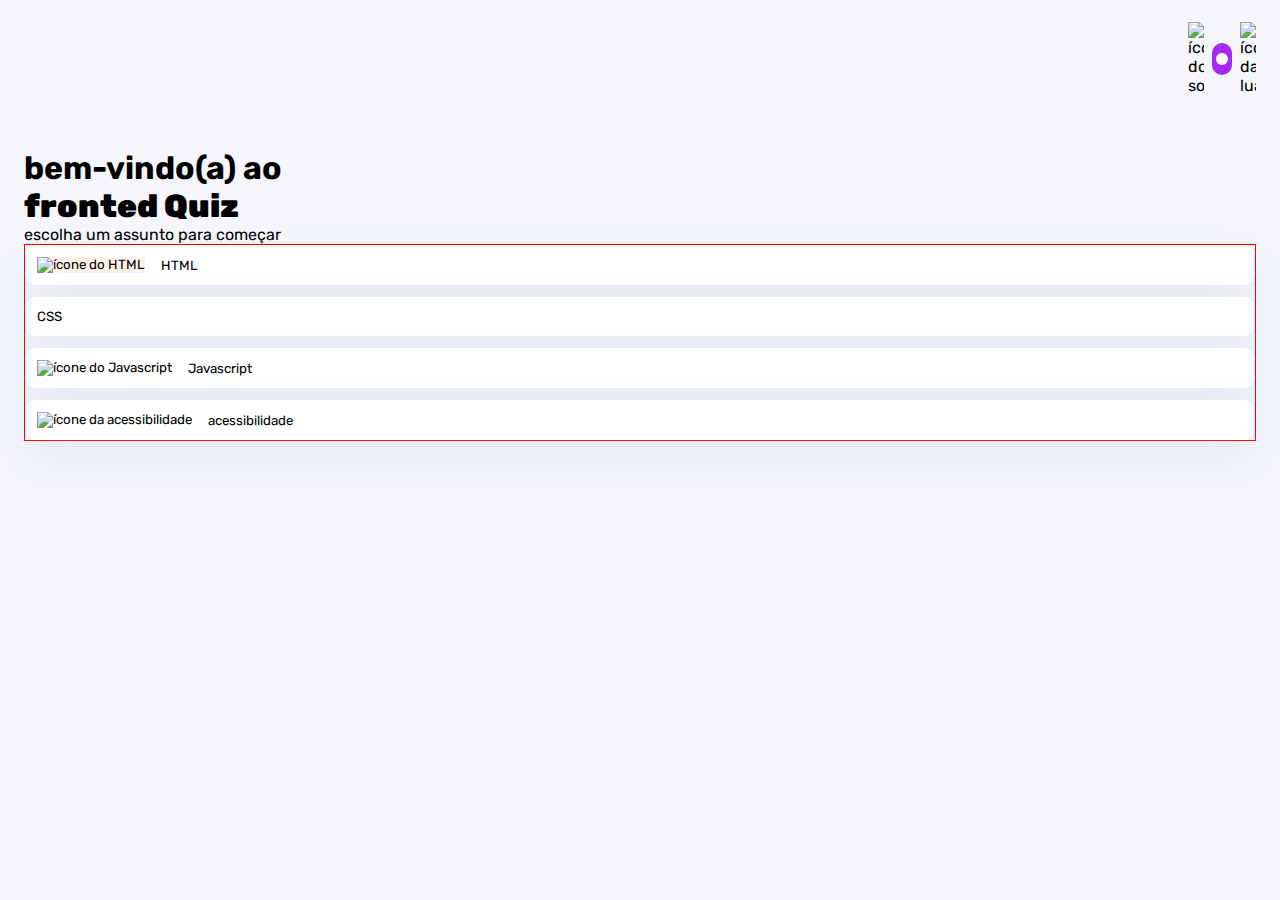
==== index.html @ 692bbe41 "primeira parte da estilizaçao dos botoes de assuntos" ====
<!DOCTYPE html>
<html lang="pt-BR">
<head>
    <meta charset="UTF-8">
    <meta name="viewport" content="width=device-width, initial-scale=1.0">
    <link rel="preconnect" href="https://fonts.googleapis.com">
<link rel="preconnect" href="https://fonts.gstatic.com" crossorigin>
<link href="https://fonts.googleapis.com/css2?family=Rubik:ital,wght@0,300..900;1,300..900&display=swap" rel="stylesheet">
    <link rel="stylesheet" href="style.css">
    <title>Quiz App</title>
</head>
<body>
    <header>
        <div class="tema">
            <img src="./assets/images/icon-sun-dark.svg" alt="ícone do sol">
            <button>
                <div></div>
            </button>
            <img src="./assets/images/icon-moon-dark.svg" alt="ícone da lua">
        </div>
    </header>

    <main>
        <section class="boas-vindas">
            <h1>
                 bem-vindo(a) ao <br>
                <strong>fronted Quiz</strong>
            </h1>

            <p>escolha um assunto para começar</p>
        </section>

        <section class="assuntos">
            <button class="botao_html">
                <div>
                    <img src="./assets/images/icon-html.svg" alt="ícone do HTML">
                </div>
                HTML
            </button>

            <button class="botao_css>
                <div>
                    <img src="./assets/images/icon-css.svg" alt="ícone do CSS">
                </div>
                CSS
            </button>

            <button class="botao_javascript">
                <div>
                    <img src="./assets/images/icon-js.svg" alt="ícone do Javascript">
                </div>
                Javascript
            </button>

            <button class="botao_acessibilidade">
                <div>
                    <img src="./assets/images/icon-accessibility.svg" alt="ícone da acessibilidade">
                </div>
                acessibilidade
            </button>
        </section>
    </main>
</body>
</html>
---- style.css ----
*{
    margin: 0;
    padding: 0;
    box-sizing: border-box;
    font-family: "Rubik", sans-serif;
    webkit-font-smoothing: antiliased;
}

:root{
    --bg-color: #f4f6fa;
    --purple: #a729f5;
    --primary-text-color: #313e51;
    --secondary-text-color: #626c7f;
    --button-bg: #fff;
    --shadow: 0px 16px 40px 0px rgba(143, 160, 193, 0.14);
    --bg-html: #fff1e9;
    --bg-css: #e0fdef;
    --bg-javascript: #ebf0ff;
    --bg-acessibilidade: #f6e7ff;
    --white: #fff;
    --bg-mobile: url(./assets/images/pattern-background-mobile-light.svg);
}

body {
    height: 100vh;
    background: var(--bg-mobile) var(--bg-color);
    background-repeat: no-repeat;
    background-size: cover;
}

header {
    padding: 14px 24px;
    display: flex;
    justify-content: flex-end;
}

.tema {
    padding: 8px 0;
    display: flex;
    align-items: center;
    gap: 8px;
}

.tema img{
    width: 16px;
}

.tema button {
    height: 32px;
    width: 20px;
    background: var(--purple);
    border: 0;
    border-radius: 999px;
    padding: 4px;
}

.tema button div {
    background: var(--white);
    width: 12px;
    height: 12px;
    border-radius: 999px;
}

main {
    padding: 32px 24px;
}

.boas_vindas{
    margin-bottom: 40px;
}

.boas_vindas h1 {
    font-size: 40px;
    font-weight: 300;
    color: var(--primary-text-color);
    margin-bottom: 16px;
}

.boas_vindas h1 strong{
    font-weight: 500;
}

.boas_vindas p {
    color: var(--secondary-text-color);
    font-size: 4px;
    line-height: 150%;
    font-style: italic;
}

.assuntos {
    border: 1px solid red;

    display: flex;
    flex-direction: column;
    gap: 12px;
}

.assuntos button {
    border: none;
    background: var(--button-bg);
    display: flex;
    align-items: center;
    gap: 16px;
    padding: 12px;
    border-radius: 12px;
    box-shadow: var(--shadow);
}

.botao_html div{
    background: var(--bg-html);
}

.botao_css div {
    background: var(--bg-css);
}

botao_javascript div {
    background: var(--bg-javascript);
}

botao_acessibilidade div{
    background: var(--bg-acessibilidade);
}
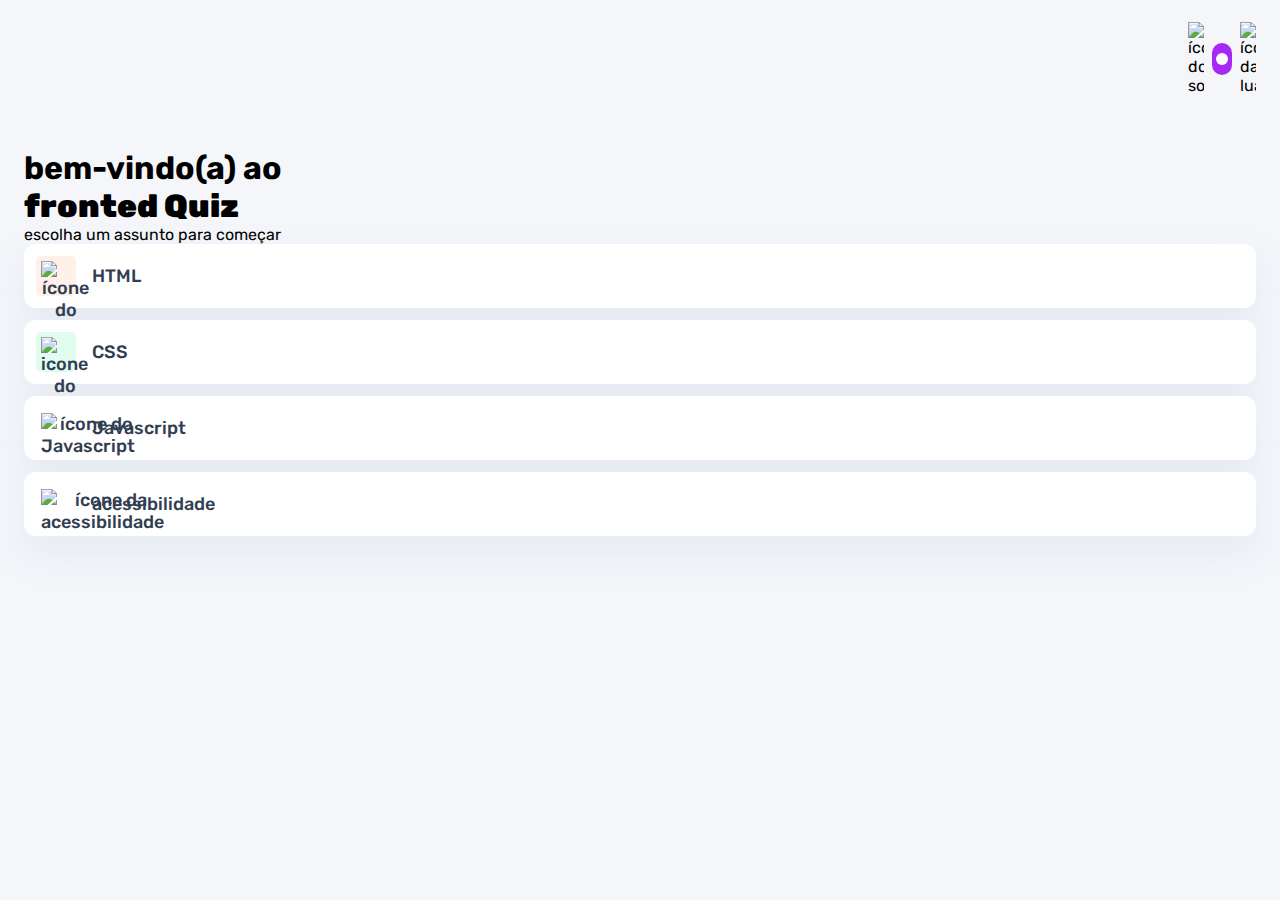
==== commit cea635d3: "versao mobile finalizada" ====
--- a/index.html
+++ b/index.html
@@ -38,9 +38,9 @@
                 HTML
             </button>
 
-            <button class="botao_css>
+            <button class="botao_css">
                 <div>
-                    <img src="./assets/images/icon-css.svg" alt="ícone do CSS">
+                    <img src="./assets/images/icon-css.svg" alt="icone do css">
                 </div>
                 CSS
             </button>
--- a/style.css
+++ b/style.css
@@ -88,8 +88,6 @@
 }
 
 .assuntos {
-    border: 1px solid red;
-
     display: flex;
     flex-direction: column;
     gap: 12px;
@@ -104,6 +102,20 @@
     padding: 12px;
     border-radius: 12px;
     box-shadow: var(--shadow);
+    font-size: 18px;
+    font-weight: 500;
+    color: var(--primary-text-color)
+}
+
+.assuntos button div {
+    width: 40px;
+    height: 40px;
+    padding: 5px;
+    border-radius: 5px;
+}
+
+.assuntos button img {
+    width: 100%;
 }
 
 .botao_html div{
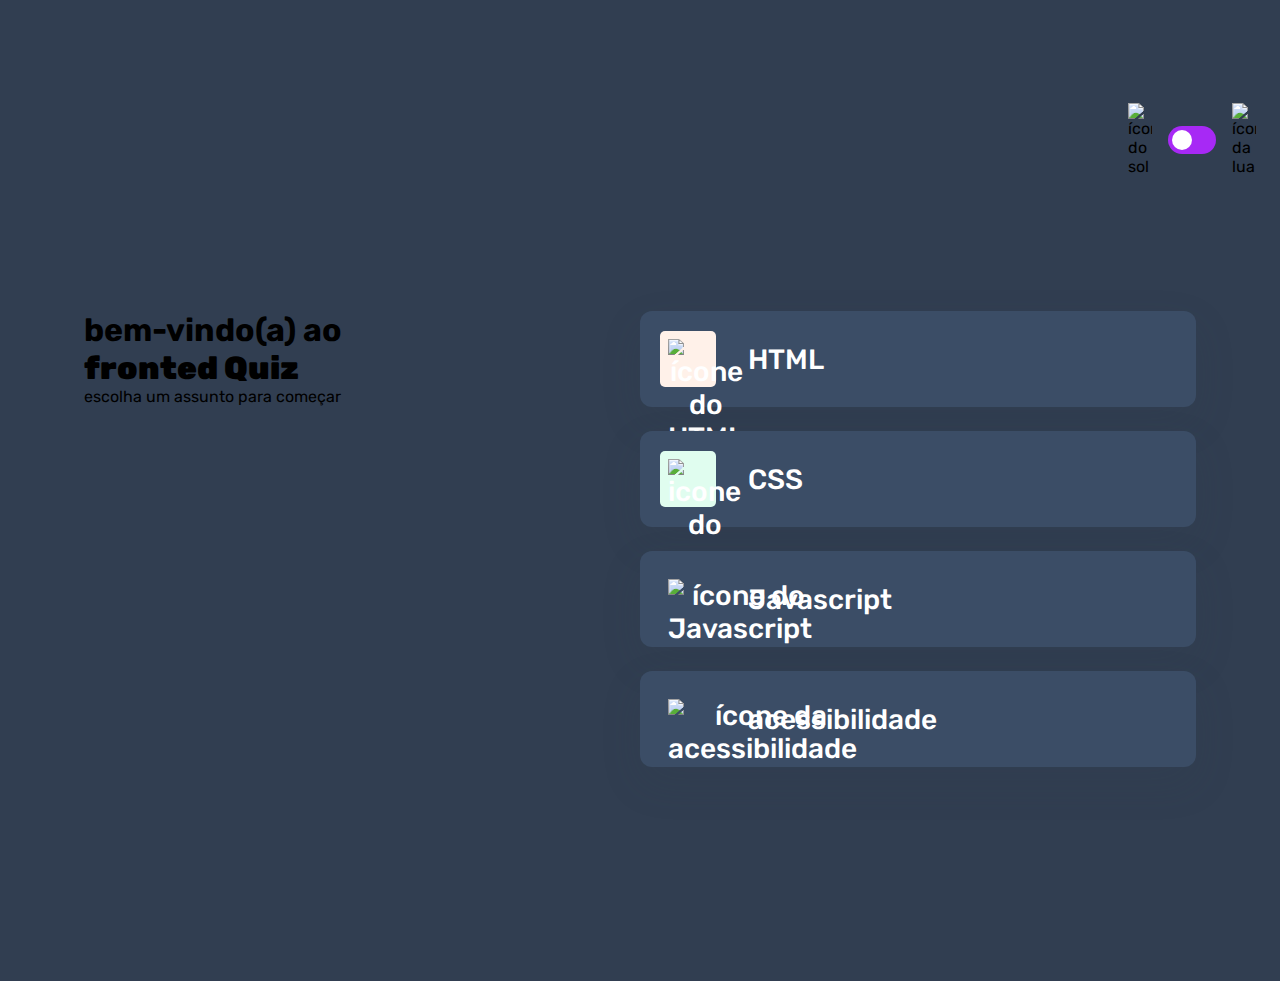
==== commit a43eb001: "adaptaçao das cores para o tema escuro" ====
--- a/index.html
+++ b/index.html
@@ -9,7 +9,7 @@
     <link rel="stylesheet" href="style.css">
     <title>Quiz App</title>
 </head>
-<body>
+<body class="escuro">
     <header>
         <div class="tema">
             <img src="./assets/images/icon-sun-dark.svg" alt="ícone do sol">
--- a/style.css
+++ b/style.css
@@ -19,6 +19,17 @@
     --bg-acessibilidade: #f6e7ff;
     --white: #fff;
     --bg-mobile: url(./assets/images/pattern-background-mobile-light.svg);
+    --bg-desktop: url(./assets/images/pattern-background-desktop-light.svg);
+}
+
+body.escuro {
+    --bg-color: #313e51;
+    --bg-mobile: url(./assets/images/pattern-background-mobile-dark.svg);
+    --bg-desktop: url(./assets/images/pattern-background-desktop-dark.svg);
+    --primary-text-color: #fff;
+    --secondary-text-color: #abc1e1;
+    --button-bg: #3b4d66;
+    --shadow: 0px 16px 40px 0px rgba(49, 62, 81, 0.14);
 }
 
 body {
@@ -132,4 +143,69 @@
 
 botao_acessibilidade div{
     background: var(--bg-acessibilidade);
+}
+
+@media(min-width: 1100px) {
+    body{
+        background: var(--bg-desktop) var(--bg-color);
+        background-size: cover;
+        background-repeat: no-repeat;
+    }
+
+    header {
+        margin-block: 81px;
+    }
+
+    .tema {
+        gap: 16px;
+    }
+
+    .tema img {
+        width: 24px;
+    }
+
+    .tema button {
+        width: 48px;
+        height: 28px;
+    }
+
+    .tema button div{
+        width: 20px;
+        height: 20px;
+    }
+
+    main{
+        display: flex;
+        max-width: 1160px;
+        margin-inline: auto;
+    }
+
+    section {
+        width: 100%;
+    }
+
+    .boas_vindas h1 {
+        font-size: 64px;
+        margin-bottom: 48px;
+    }
+
+    .boas_vindas p {
+        font-size: 20px;
+    }
+
+    .assuntos {
+        gap: 24px;
+    }
+
+    .assuntos button {
+        font-size: 28px;
+        padding: 20px;
+        gap: 32px;
+    }
+
+    .assuntos button div {
+        width: 56px;
+        height: 56px;
+        padding: 8px;
+    }
 }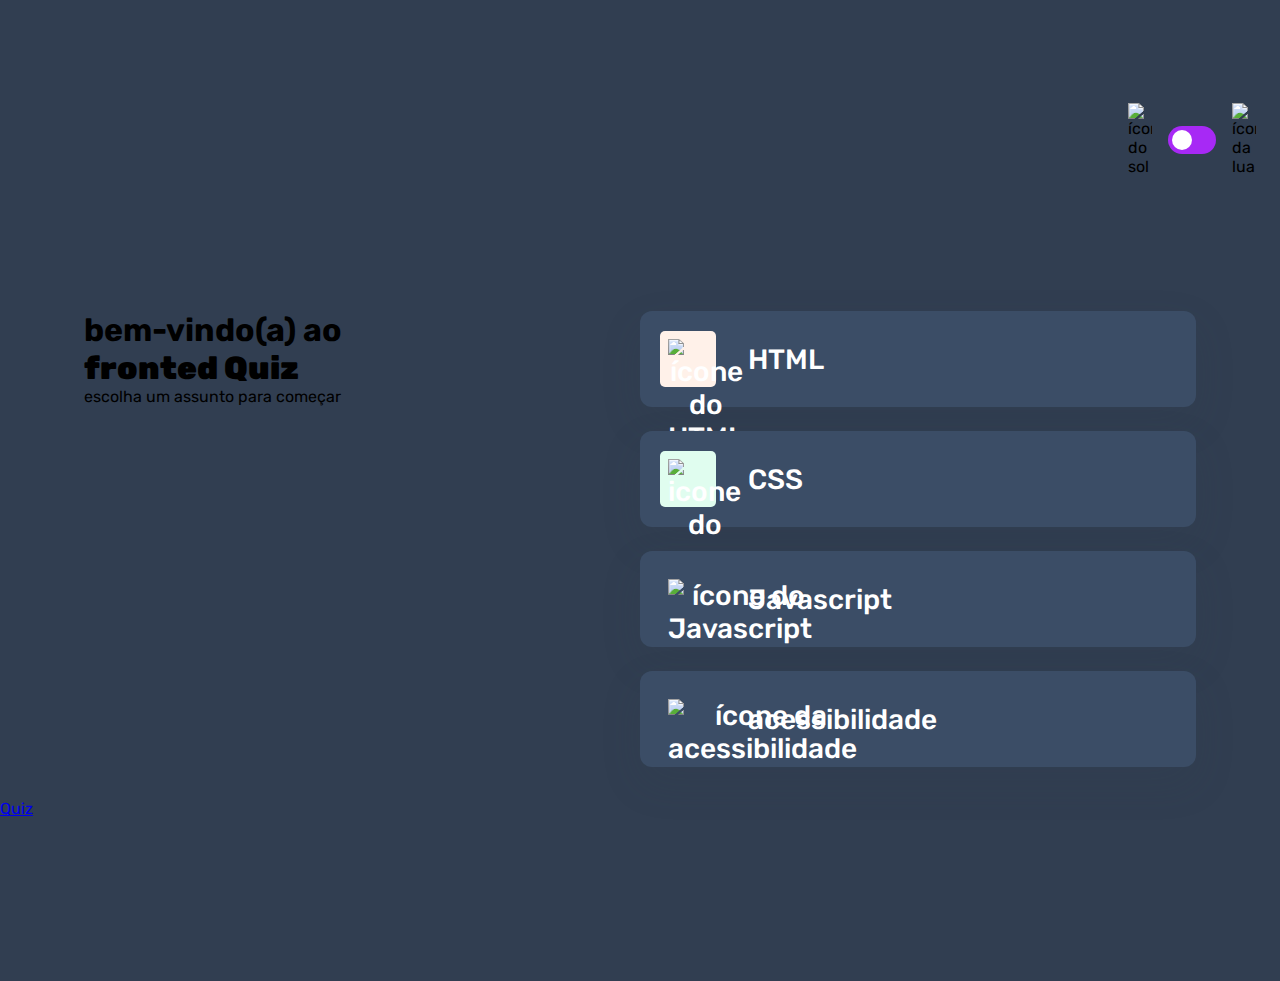
==== commit c56746b8: "criaçao da pagina do quiz" ====
--- a/index.html
+++ b/index.html
@@ -4,8 +4,8 @@
     <meta charset="UTF-8">
     <meta name="viewport" content="width=device-width, initial-scale=1.0">
     <link rel="preconnect" href="https://fonts.googleapis.com">
-<link rel="preconnect" href="https://fonts.gstatic.com" crossorigin>
-<link href="https://fonts.googleapis.com/css2?family=Rubik:ital,wght@0,300..900;1,300..900&display=swap" rel="stylesheet">
+    <link rel="preconnect" href="https://fonts.gstatic.com" crossorigin>
+    <link href="https://fonts.googleapis.com/css2?family=Rubik:ital,wght@0,300..900;1,300..900&display=swap" rel="stylesheet">
     <link rel="stylesheet" href="style.css">
     <title>Quiz App</title>
 </head>
@@ -60,5 +60,7 @@
             </button>
         </section>
     </main>
+
+    <a href="./pages/quiz/quiz.html">Quiz</a>
 </body>
 </html>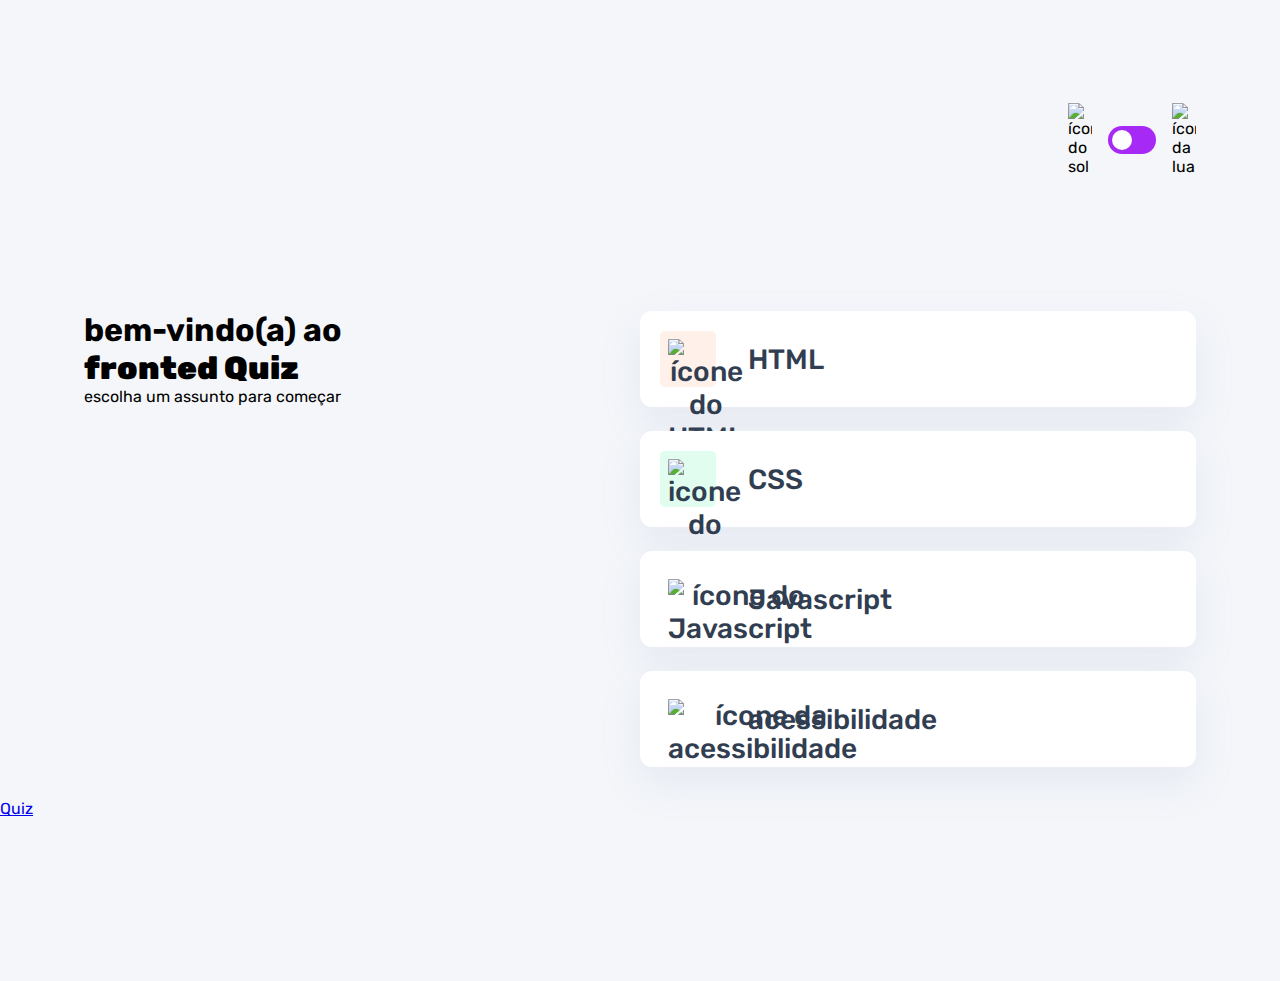
==== commit 7eb24ea7: "primeiros ajustes do tema no javascript" ====
--- a/index.html
+++ b/index.html
@@ -7,9 +7,10 @@
     <link rel="preconnect" href="https://fonts.gstatic.com" crossorigin>
     <link href="https://fonts.googleapis.com/css2?family=Rubik:ital,wght@0,300..900;1,300..900&display=swap" rel="stylesheet">
     <link rel="stylesheet" href="style.css">
+    <script src="./script.js" defer></script>
     <title>Quiz App</title>
 </head>
-<body class="escuro">
+<body>
     <header>
         <div class="tema">
             <img src="./assets/images/icon-sun-dark.svg" alt="ícone do sol">
--- a/style.css
+++ b/style.css
@@ -43,6 +43,8 @@
     padding: 14px 24px;
     display: flex;
     justify-content: flex-end;
+    max-width: 1160px;
+    margin-inline: auto;
 }
 
 .tema {
@@ -63,6 +65,7 @@
     border: 0;
     border-radius: 999px;
     padding: 4px;
+    display: flex;
 }
 
 .tema button div {
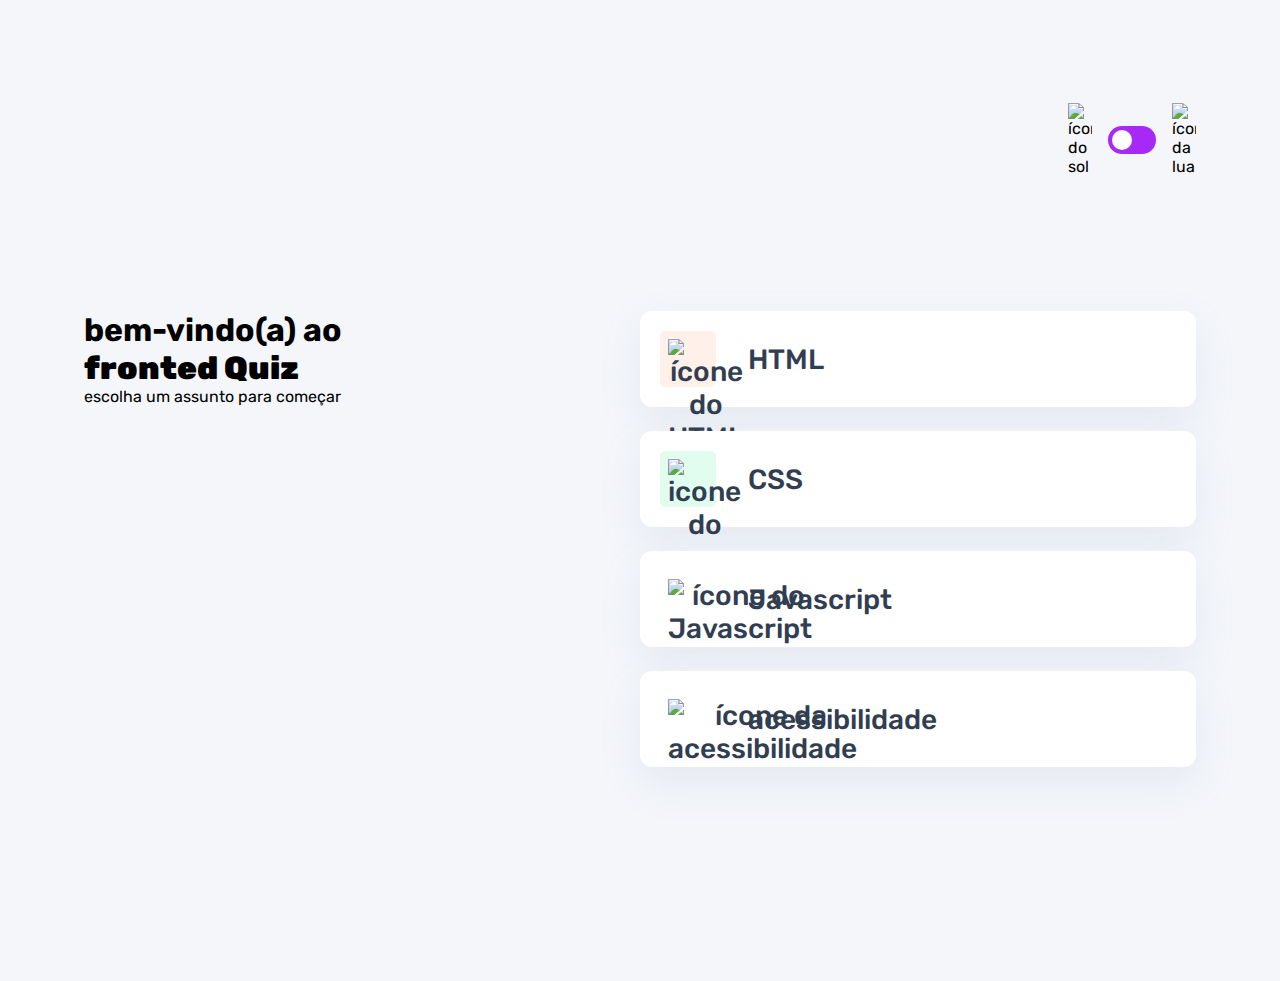
==== commit 3e667f98: "adicionada a funçao para escolher o tema do quiz no index.html" ====
--- a/index.html
+++ b/index.html
@@ -7,7 +7,7 @@
     <link rel="preconnect" href="https://fonts.gstatic.com" crossorigin>
     <link href="https://fonts.googleapis.com/css2?family=Rubik:ital,wght@0,300..900;1,300..900&display=swap" rel="stylesheet">
     <link rel="stylesheet" href="style.css">
-    <script src="./script.js" defer></script>
+    <script src="./script.js"type="module" defer></script>
     <title>Quiz App</title>
 </head>
 <body>
@@ -61,7 +61,5 @@
             </button>
         </section>
     </main>
-
-    <a href="./pages/quiz/quiz.html">Quiz</a>
 </body>
 </html>--- a/style.css
+++ b/style.css
@@ -66,6 +66,7 @@
     border-radius: 999px;
     padding: 4px;
     display: flex;
+    cursor: pointer;
 }
 
 .tema button div {
@@ -118,7 +119,8 @@
     box-shadow: var(--shadow);
     font-size: 18px;
     font-weight: 500;
-    color: var(--primary-text-color)
+    color: var(--primary-text-color);
+    cursor: pointer;
 }
 
 .assuntos button div {
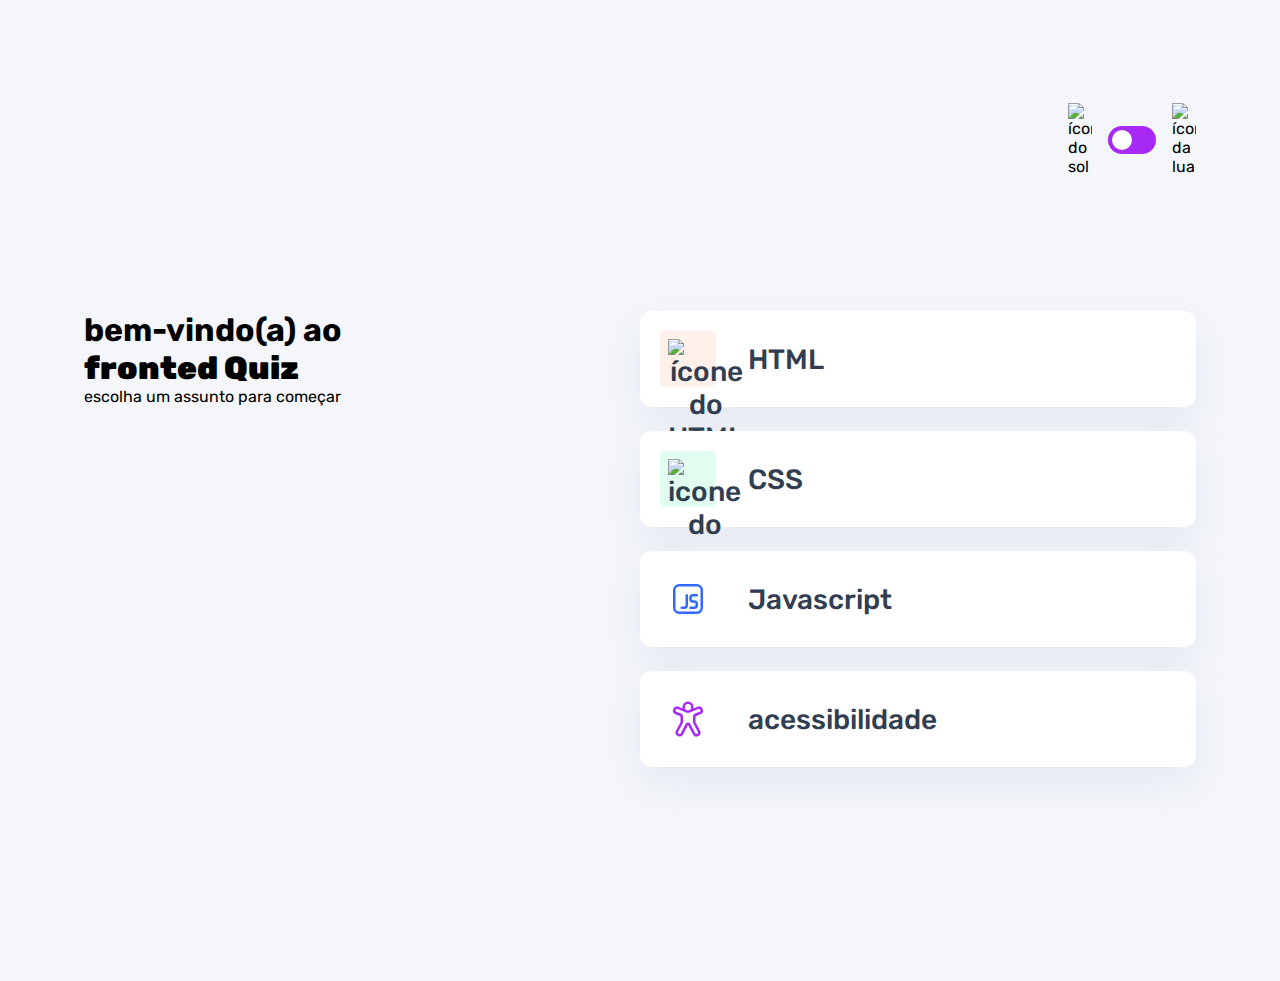
==== commit 57e6ff84: "alteraçao dinamica do assunto da pagina" ====
--- a/index.html
+++ b/index.html
@@ -43,19 +43,19 @@
                 <div>
                     <img src="./assets/images/icon-css.svg" alt="icone do css">
                 </div>
-                CSS
+                 CSS
             </button>
 
             <button class="botao_javascript">
                 <div>
-                    <img src="./assets/images/icon-js.svg" alt="ícone do Javascript">
+                    <img src="./assets/images/icon-javascript.svg" alt="ícone do Javascript">
                 </div>
                 Javascript
             </button>
 
             <button class="botao_acessibilidade">
                 <div>
-                    <img src="./assets/images/icon-accessibility.svg" alt="ícone da acessibilidade">
+                    <img src="./assets/images/icon-acessibilidade.svg" alt="ícone da acessibilidade">
                 </div>
                 acessibilidade
             </button>
